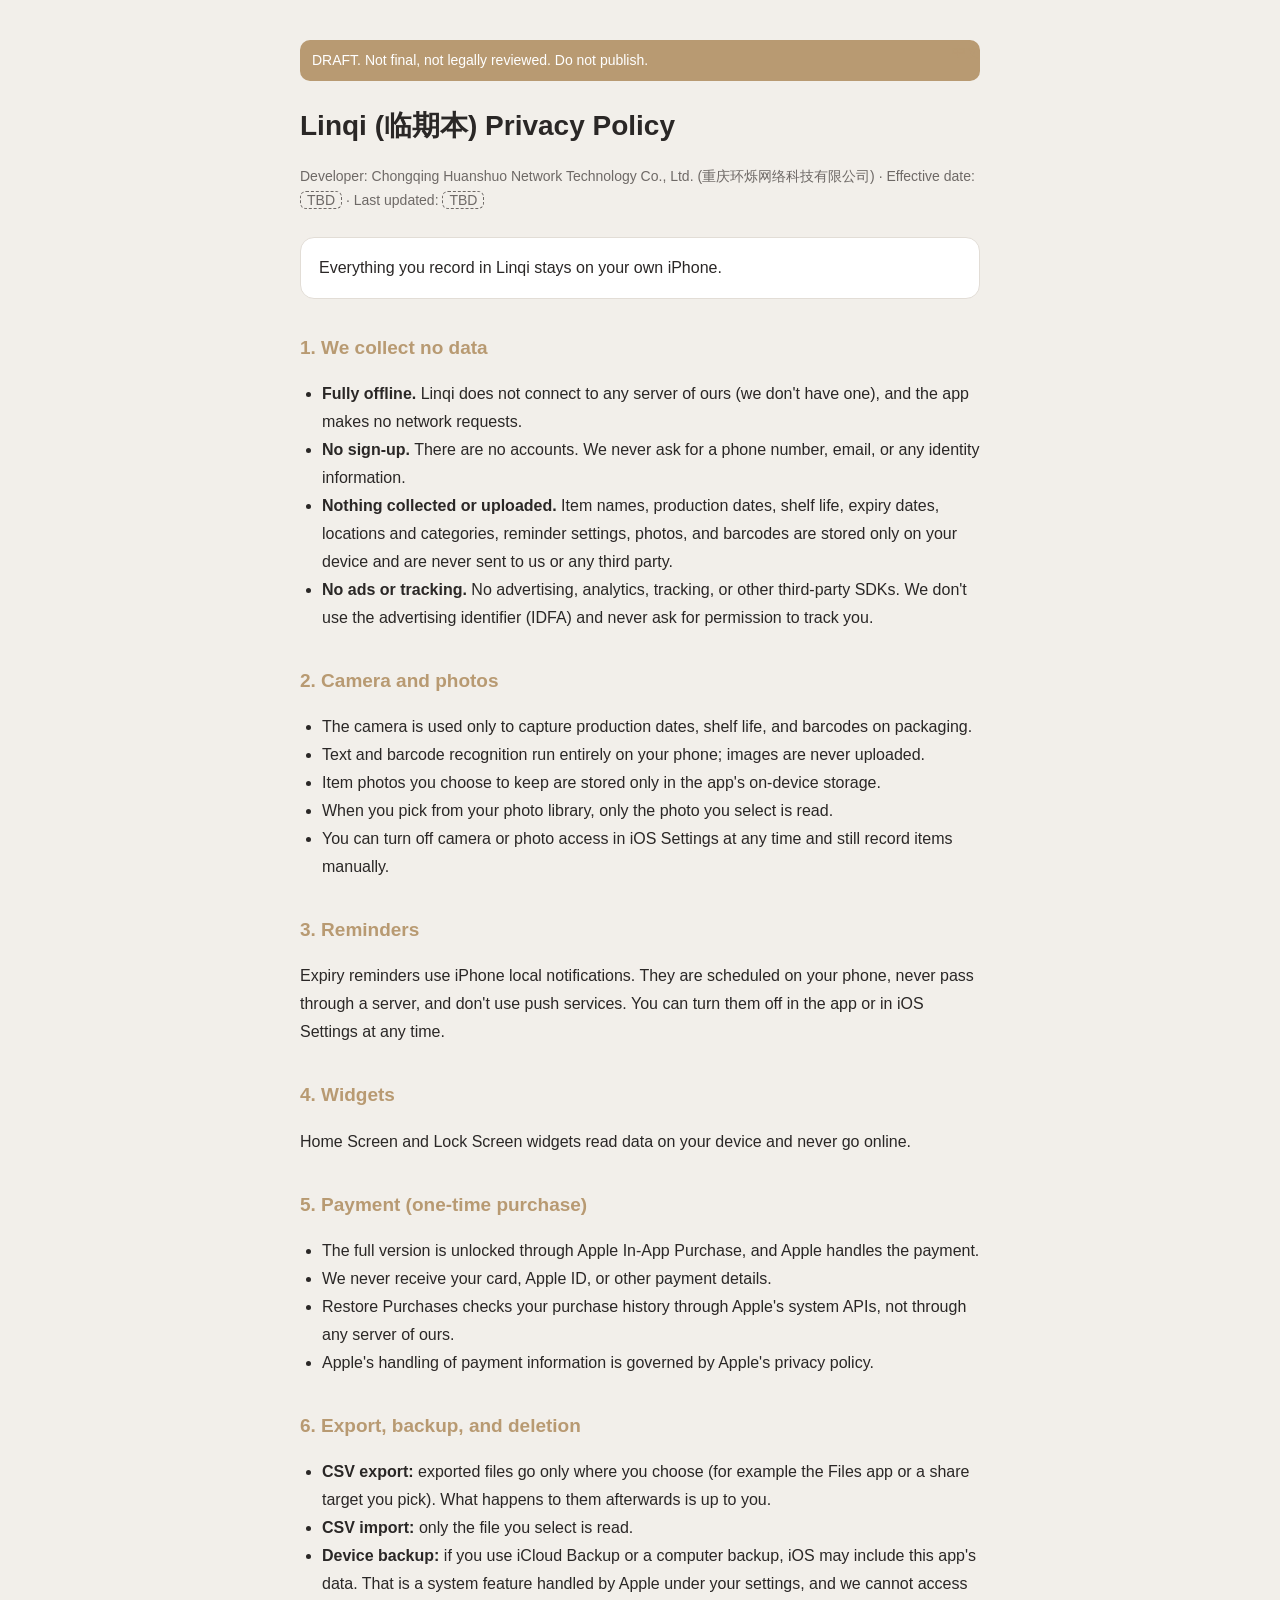
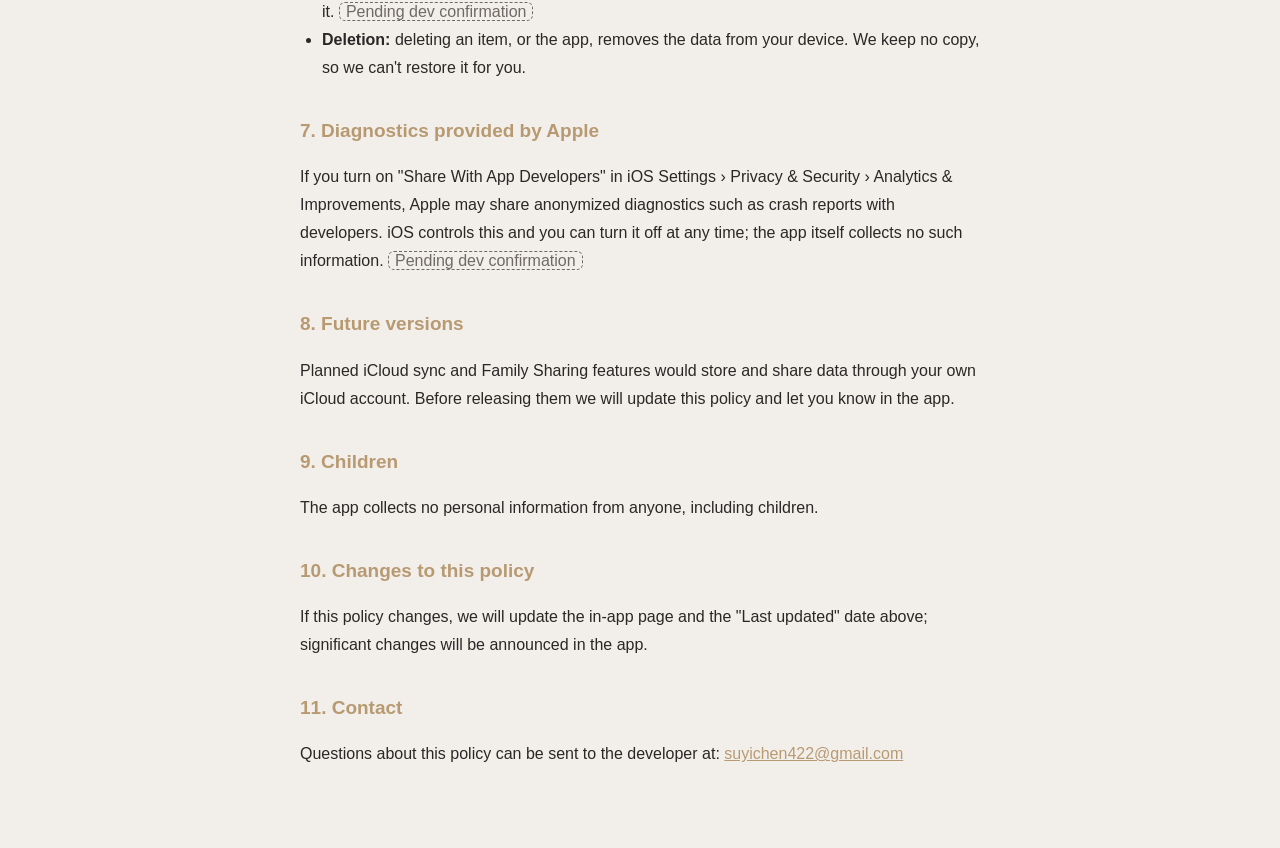
==== en/index.html @ 1ee403d1 "Draft privacy policy pages (zh/en)" ====
<!doctype html><html lang="en"><head><meta charset="utf-8"><meta name="viewport" content="width=device-width,initial-scale=1"><title>Linqi Privacy Policy</title><link rel="stylesheet" href="../style.css"></head><body><main>
<a class="lang" href="../">中文</a>
<div class="draft">DRAFT. Not final, not legally reviewed. Do not publish.</div>
<h1>Linqi (临期本) Privacy Policy</h1>
<p class="meta">Developer: Chongqing Huanshuo Network Technology Co., Ltd. (重庆环烁网络科技有限公司) · Effective date: <span class="ph">TBD</span> · Last updated: <span class="ph">TBD</span></p>
<div class="lead">Everything you record in Linqi stays on your own iPhone.</div>
<h2>1. We collect no data</h2><ul>
<li><b>Fully offline.</b> Linqi does not connect to any server of ours (we don't have one), and the app makes no network requests.</li>
<li><b>No sign-up.</b> There are no accounts. We never ask for a phone number, email, or any identity information.</li>
<li><b>Nothing collected or uploaded.</b> Item names, production dates, shelf life, expiry dates, locations and categories, reminder settings, photos, and barcodes are stored only on your device and are never sent to us or any third party.</li>
<li><b>No ads or tracking.</b> No advertising, analytics, tracking, or other third-party SDKs. We don't use the advertising identifier (IDFA) and never ask for permission to track you.</li></ul>
<h2>2. Camera and photos</h2><ul>
<li>The camera is used only to capture production dates, shelf life, and barcodes on packaging.</li>
<li>Text and barcode recognition run entirely on your phone; images are never uploaded.</li>
<li>Item photos you choose to keep are stored only in the app's on-device storage.</li>
<li>When you pick from your photo library, only the photo you select is read.</li>
<li>You can turn off camera or photo access in iOS Settings at any time and still record items manually.</li></ul>
<h2>3. Reminders</h2><p>Expiry reminders use iPhone local notifications. They are scheduled on your phone, never pass through a server, and don't use push services. You can turn them off in the app or in iOS Settings at any time.</p>
<h2>4. Widgets</h2><p>Home Screen and Lock Screen widgets read data on your device and never go online.</p>
<h2>5. Payment (one-time purchase)</h2><ul>
<li>The full version is unlocked through Apple In-App Purchase, and Apple handles the payment.</li>
<li>We never receive your card, Apple ID, or other payment details.</li>
<li>Restore Purchases checks your purchase history through Apple's system APIs, not through any server of ours.</li>
<li>Apple's handling of payment information is governed by Apple's privacy policy.</li></ul>
<h2>6. Export, backup, and deletion</h2><ul>
<li><b>CSV export:</b> exported files go only where you choose (for example the Files app or a share target you pick). What happens to them afterwards is up to you.</li>
<li><b>CSV import:</b> only the file you select is read.</li>
<li><b>Device backup:</b> if you use iCloud Backup or a computer backup, iOS may include this app's data. That is a system feature handled by Apple under your settings, and we cannot access it. <span class="ph">Pending dev confirmation</span></li>
<li><b>Deletion:</b> deleting an item, or the app, removes the data from your device. We keep no copy, so we can't restore it for you.</li></ul>
<h2>7. Diagnostics provided by Apple</h2><p>If you turn on "Share With App Developers" in iOS Settings › Privacy &amp; Security › Analytics &amp; Improvements, Apple may share anonymized diagnostics such as crash reports with developers. iOS controls this and you can turn it off at any time; the app itself collects no such information. <span class="ph">Pending dev confirmation</span></p>
<h2>8. Future versions</h2><p>Planned iCloud sync and Family Sharing features would store and share data through your own iCloud account. Before releasing them we will update this policy and let you know in the app.</p>
<h2>9. Children</h2><p>The app collects no personal information from anyone, including children.</p>
<h2>10. Changes to this policy</h2><p>If this policy changes, we will update the in-app page and the "Last updated" date above; significant changes will be announced in the app.</p>
<h2>11. Contact</h2><p>Questions about this policy can be sent to the developer at: <a href="mailto:suyichen422@gmail.com">suyichen422@gmail.com</a></p>
</main></body></html>
---- style.css ----
:root{--bg:#F2EFEA;--fg:#2A2726;--muted:#6E6966;--accent:#B89A72;--card:#FFFFFF;--line:#E2DDD6}
@media (prefers-color-scheme:dark){:root{--bg:#282421;--fg:#ECEDEF;--muted:#9E9A99;--accent:#D9C3A5;--card:#353336;--line:#3E3A38}}
*{box-sizing:border-box}body{margin:0;background:var(--bg);color:var(--fg);font:16px/1.75 -apple-system,BlinkMacSystemFont,"PingFang SC","Helvetica Neue",sans-serif}
main{max-width:720px;margin:0 auto;padding:40px 20px 64px}h1{font-size:28px;margin:0 0 8px}h2{font-size:19px;margin:32px 0 8px;color:var(--accent)}
.meta{color:var(--muted);font-size:14px}.lead{background:var(--card);border:1px solid var(--line);border-radius:14px;padding:16px 18px;margin:24px 0}
.draft{background:#B89A72;color:#fff;padding:8px 12px;border-radius:10px;font-size:14px;margin-bottom:20px}
.ph{border:1px dashed var(--muted);border-radius:6px;padding:0 6px;color:var(--muted)}ul{padding-left:22px}a{color:var(--accent)}.lang{float:right;font-size:14px}
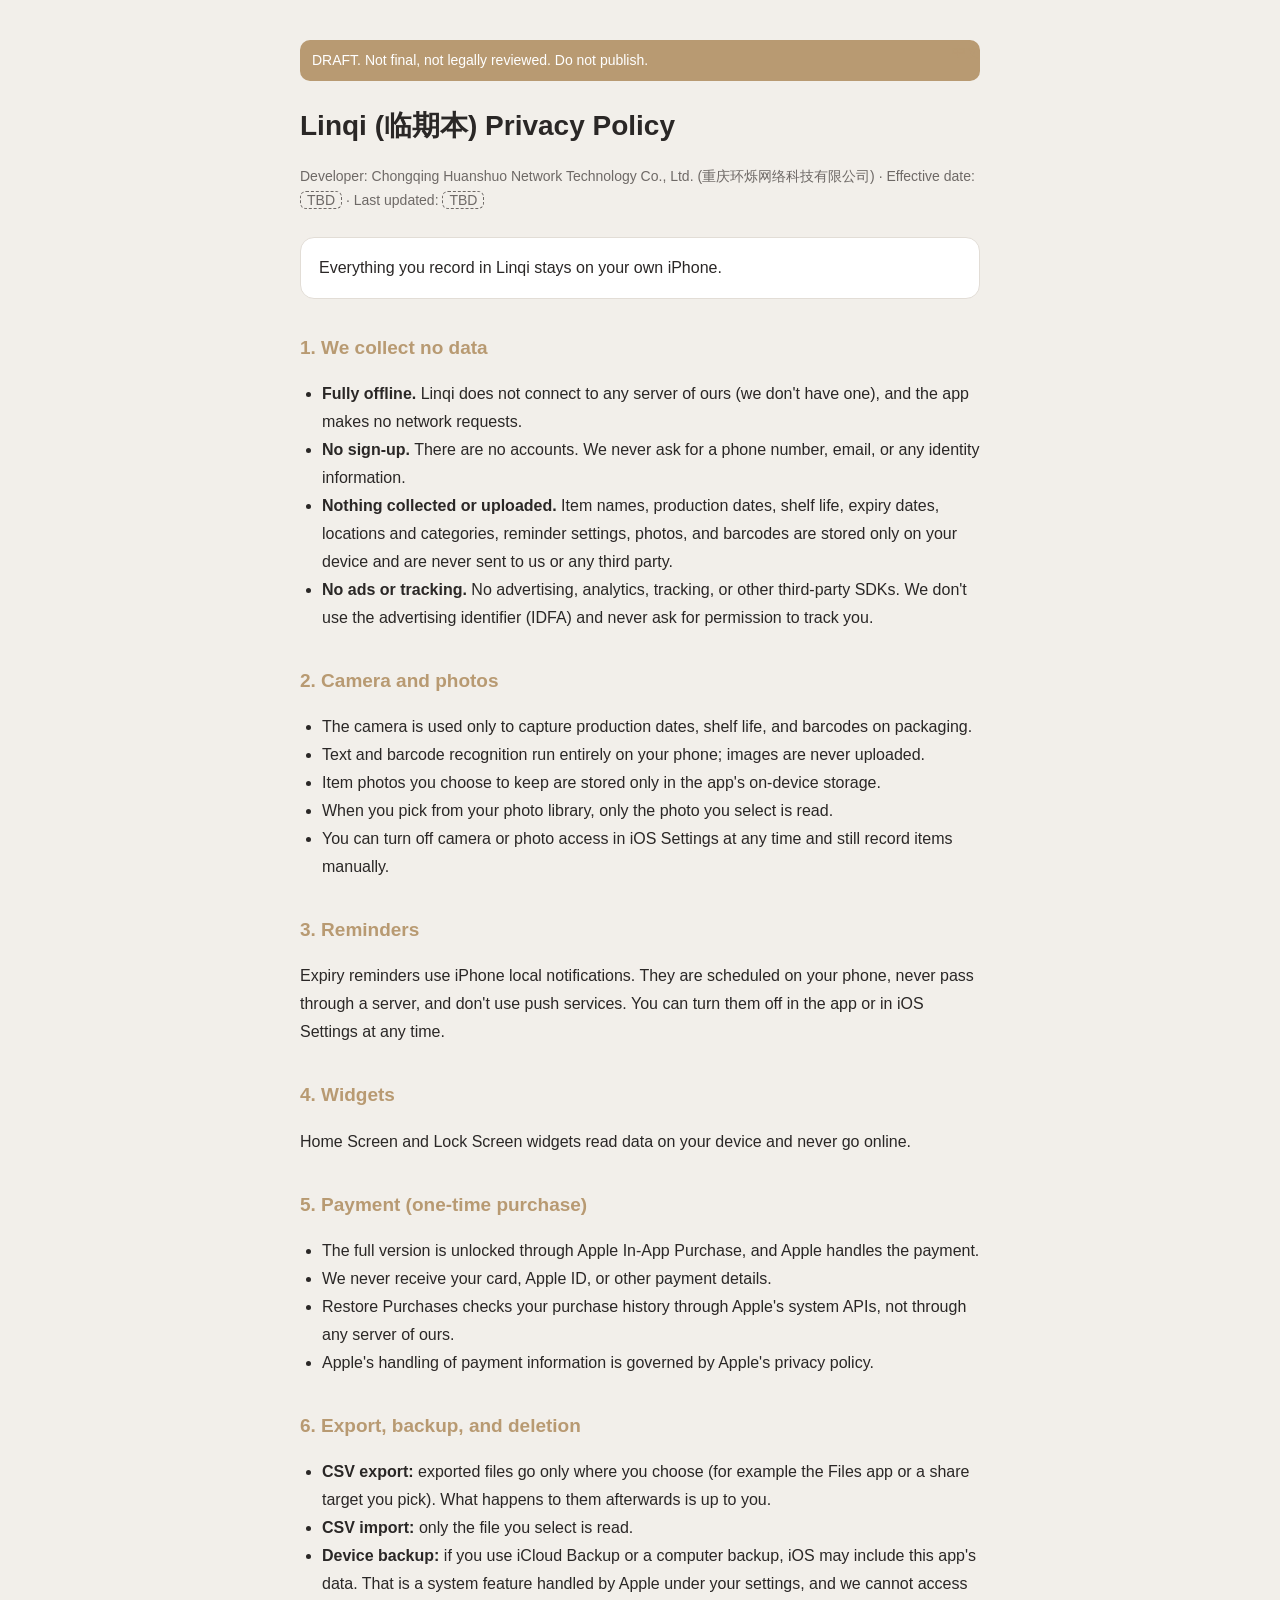
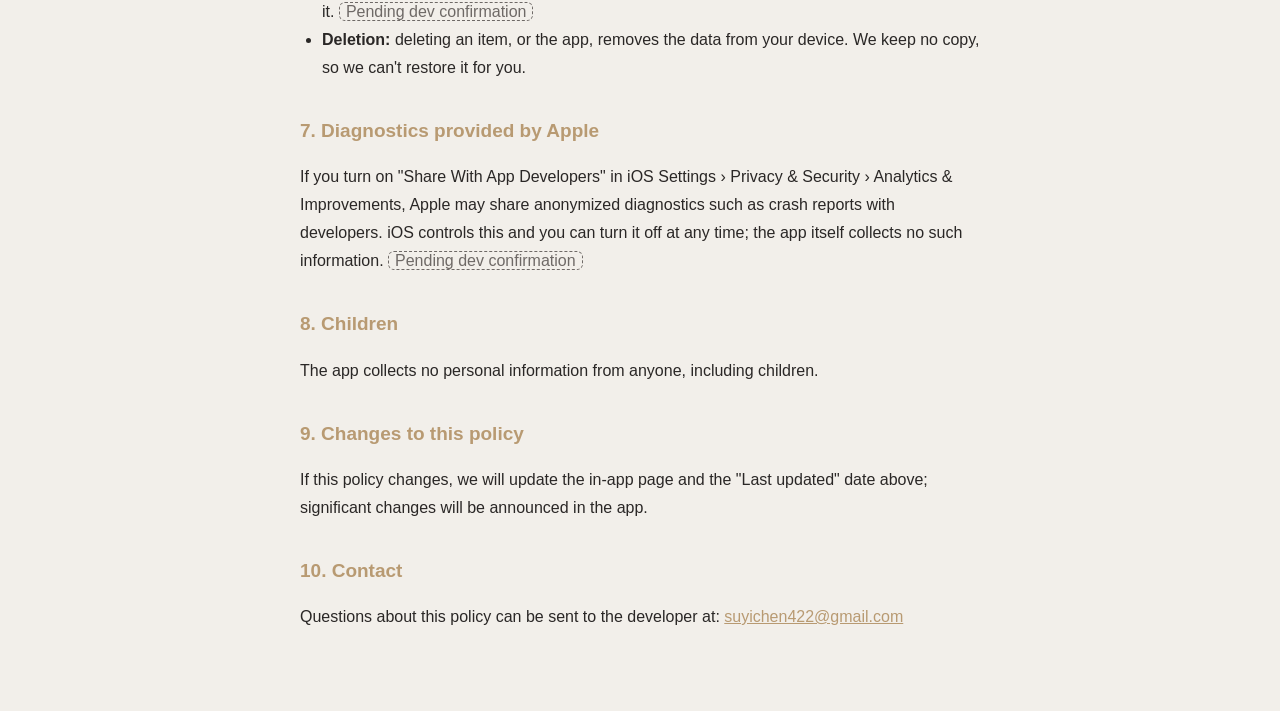
==== commit 7e5e75aa: "Remove planned V2 iCloud sync / Family Sharing section" ====
--- a/en/index.html
+++ b/en/index.html
@@ -28,8 +28,7 @@
 <li><b>Device backup:</b> if you use iCloud Backup or a computer backup, iOS may include this app's data. That is a system feature handled by Apple under your settings, and we cannot access it. <span class="ph">Pending dev confirmation</span></li>
 <li><b>Deletion:</b> deleting an item, or the app, removes the data from your device. We keep no copy, so we can't restore it for you.</li></ul>
 <h2>7. Diagnostics provided by Apple</h2><p>If you turn on "Share With App Developers" in iOS Settings › Privacy &amp; Security › Analytics &amp; Improvements, Apple may share anonymized diagnostics such as crash reports with developers. iOS controls this and you can turn it off at any time; the app itself collects no such information. <span class="ph">Pending dev confirmation</span></p>
-<h2>8. Future versions</h2><p>Planned iCloud sync and Family Sharing features would store and share data through your own iCloud account. Before releasing them we will update this policy and let you know in the app.</p>
-<h2>9. Children</h2><p>The app collects no personal information from anyone, including children.</p>
-<h2>10. Changes to this policy</h2><p>If this policy changes, we will update the in-app page and the "Last updated" date above; significant changes will be announced in the app.</p>
-<h2>11. Contact</h2><p>Questions about this policy can be sent to the developer at: <a href="mailto:suyichen422@gmail.com">suyichen422@gmail.com</a></p>
+<h2>8. Children</h2><p>The app collects no personal information from anyone, including children.</p>
+<h2>9. Changes to this policy</h2><p>If this policy changes, we will update the in-app page and the "Last updated" date above; significant changes will be announced in the app.</p>
+<h2>10. Contact</h2><p>Questions about this policy can be sent to the developer at: <a href="mailto:suyichen422@gmail.com">suyichen422@gmail.com</a></p>
 </main></body></html>
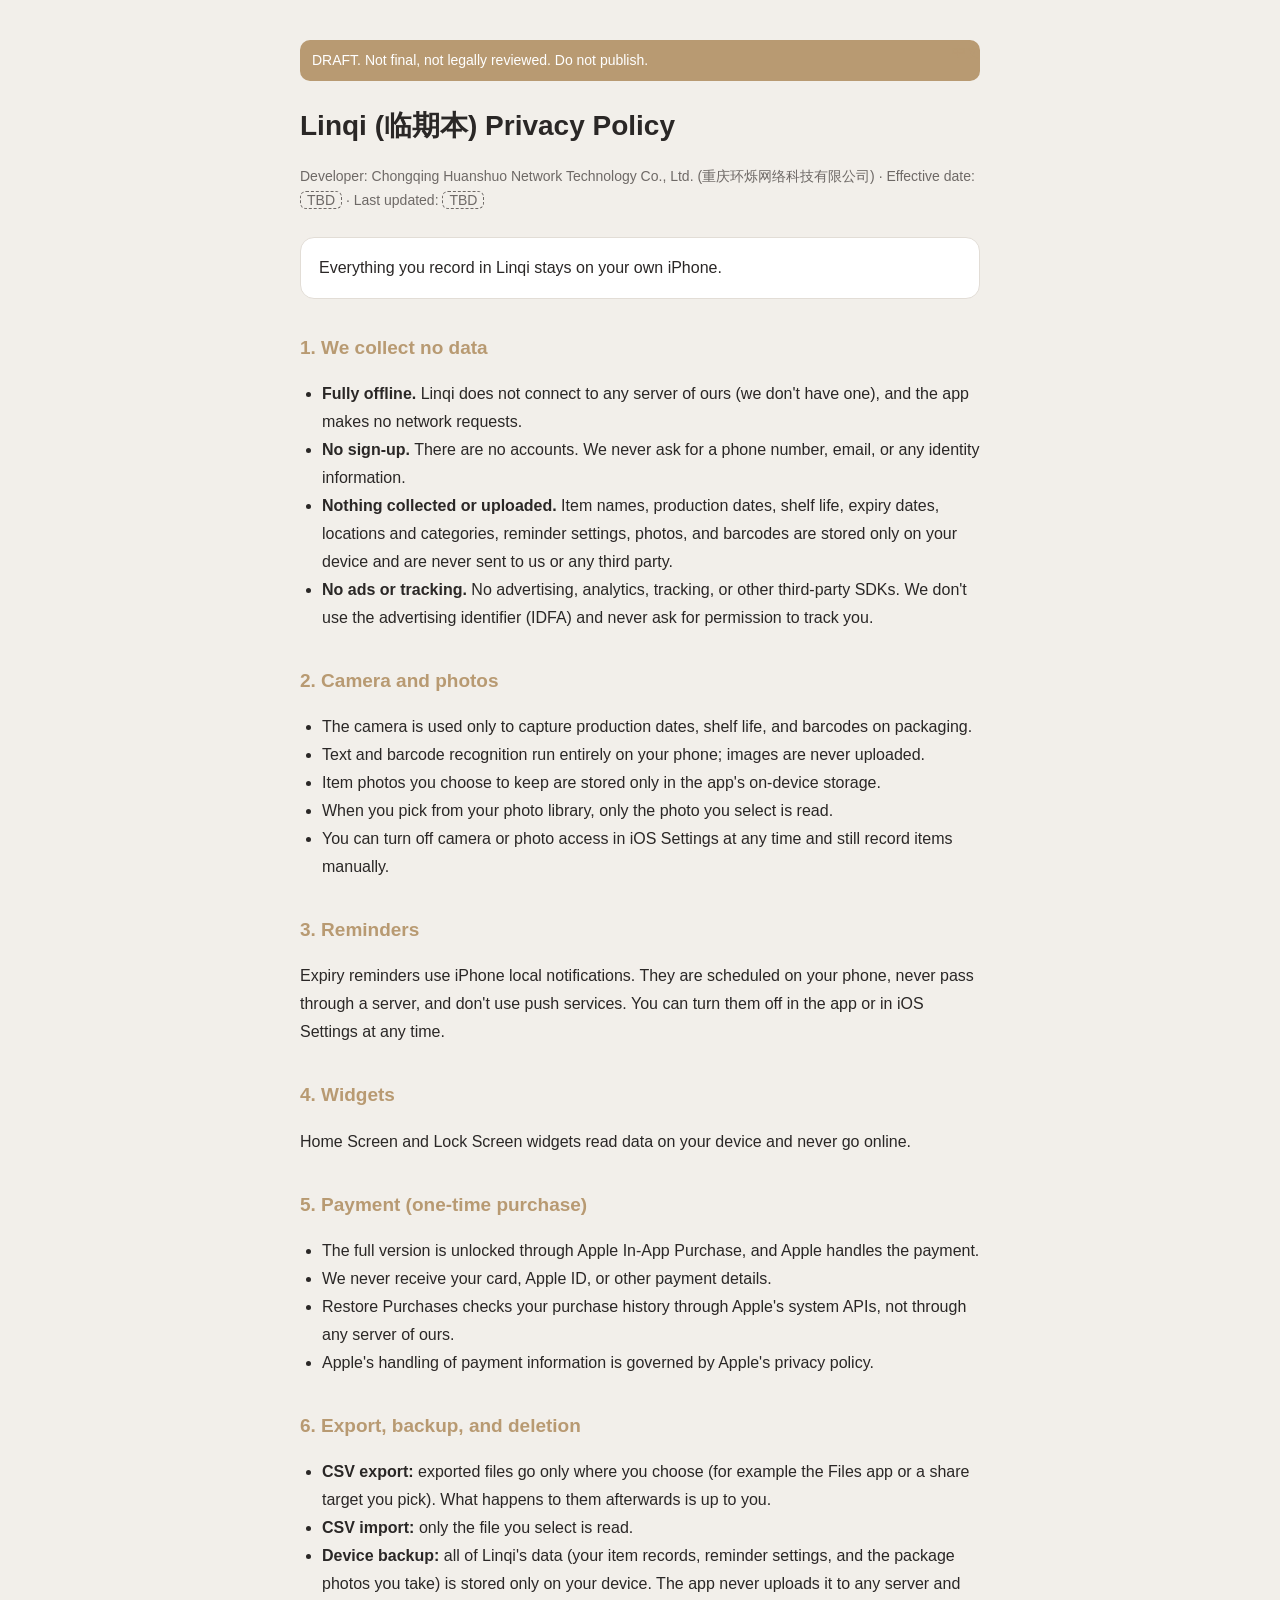
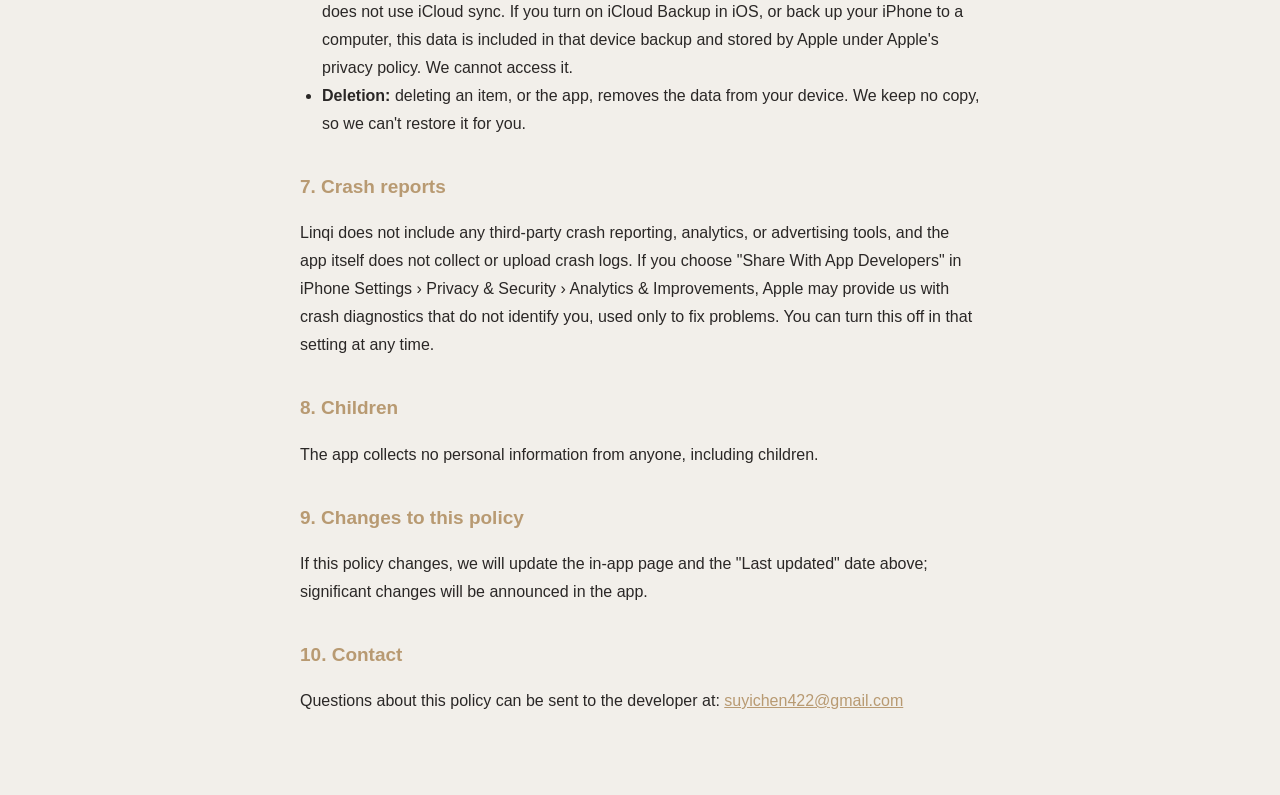
==== commit 97d2142c: "Finalize backup and crash report sections per code review" ====
--- a/en/index.html
+++ b/en/index.html
@@ -25,9 +25,9 @@
 <h2>6. Export, backup, and deletion</h2><ul>
 <li><b>CSV export:</b> exported files go only where you choose (for example the Files app or a share target you pick). What happens to them afterwards is up to you.</li>
 <li><b>CSV import:</b> only the file you select is read.</li>
-<li><b>Device backup:</b> if you use iCloud Backup or a computer backup, iOS may include this app's data. That is a system feature handled by Apple under your settings, and we cannot access it. <span class="ph">Pending dev confirmation</span></li>
+<li><b>Device backup:</b> all of Linqi's data (your item records, reminder settings, and the package photos you take) is stored only on your device. The app never uploads it to any server and does not use iCloud sync. If you turn on iCloud Backup in iOS, or back up your iPhone to a computer, this data is included in that device backup and stored by Apple under Apple's privacy policy. We cannot access it.</li>
 <li><b>Deletion:</b> deleting an item, or the app, removes the data from your device. We keep no copy, so we can't restore it for you.</li></ul>
-<h2>7. Diagnostics provided by Apple</h2><p>If you turn on "Share With App Developers" in iOS Settings › Privacy &amp; Security › Analytics &amp; Improvements, Apple may share anonymized diagnostics such as crash reports with developers. iOS controls this and you can turn it off at any time; the app itself collects no such information. <span class="ph">Pending dev confirmation</span></p>
+<h2>7. Crash reports</h2><p>Linqi does not include any third-party crash reporting, analytics, or advertising tools, and the app itself does not collect or upload crash logs. If you choose "Share With App Developers" in iPhone Settings › Privacy &amp; Security › Analytics &amp; Improvements, Apple may provide us with crash diagnostics that do not identify you, used only to fix problems. You can turn this off in that setting at any time.</p>
 <h2>8. Children</h2><p>The app collects no personal information from anyone, including children.</p>
 <h2>9. Changes to this policy</h2><p>If this policy changes, we will update the in-app page and the "Last updated" date above; significant changes will be announced in the app.</p>
 <h2>10. Contact</h2><p>Questions about this policy can be sent to the developer at: <a href="mailto:suyichen422@gmail.com">suyichen422@gmail.com</a></p>
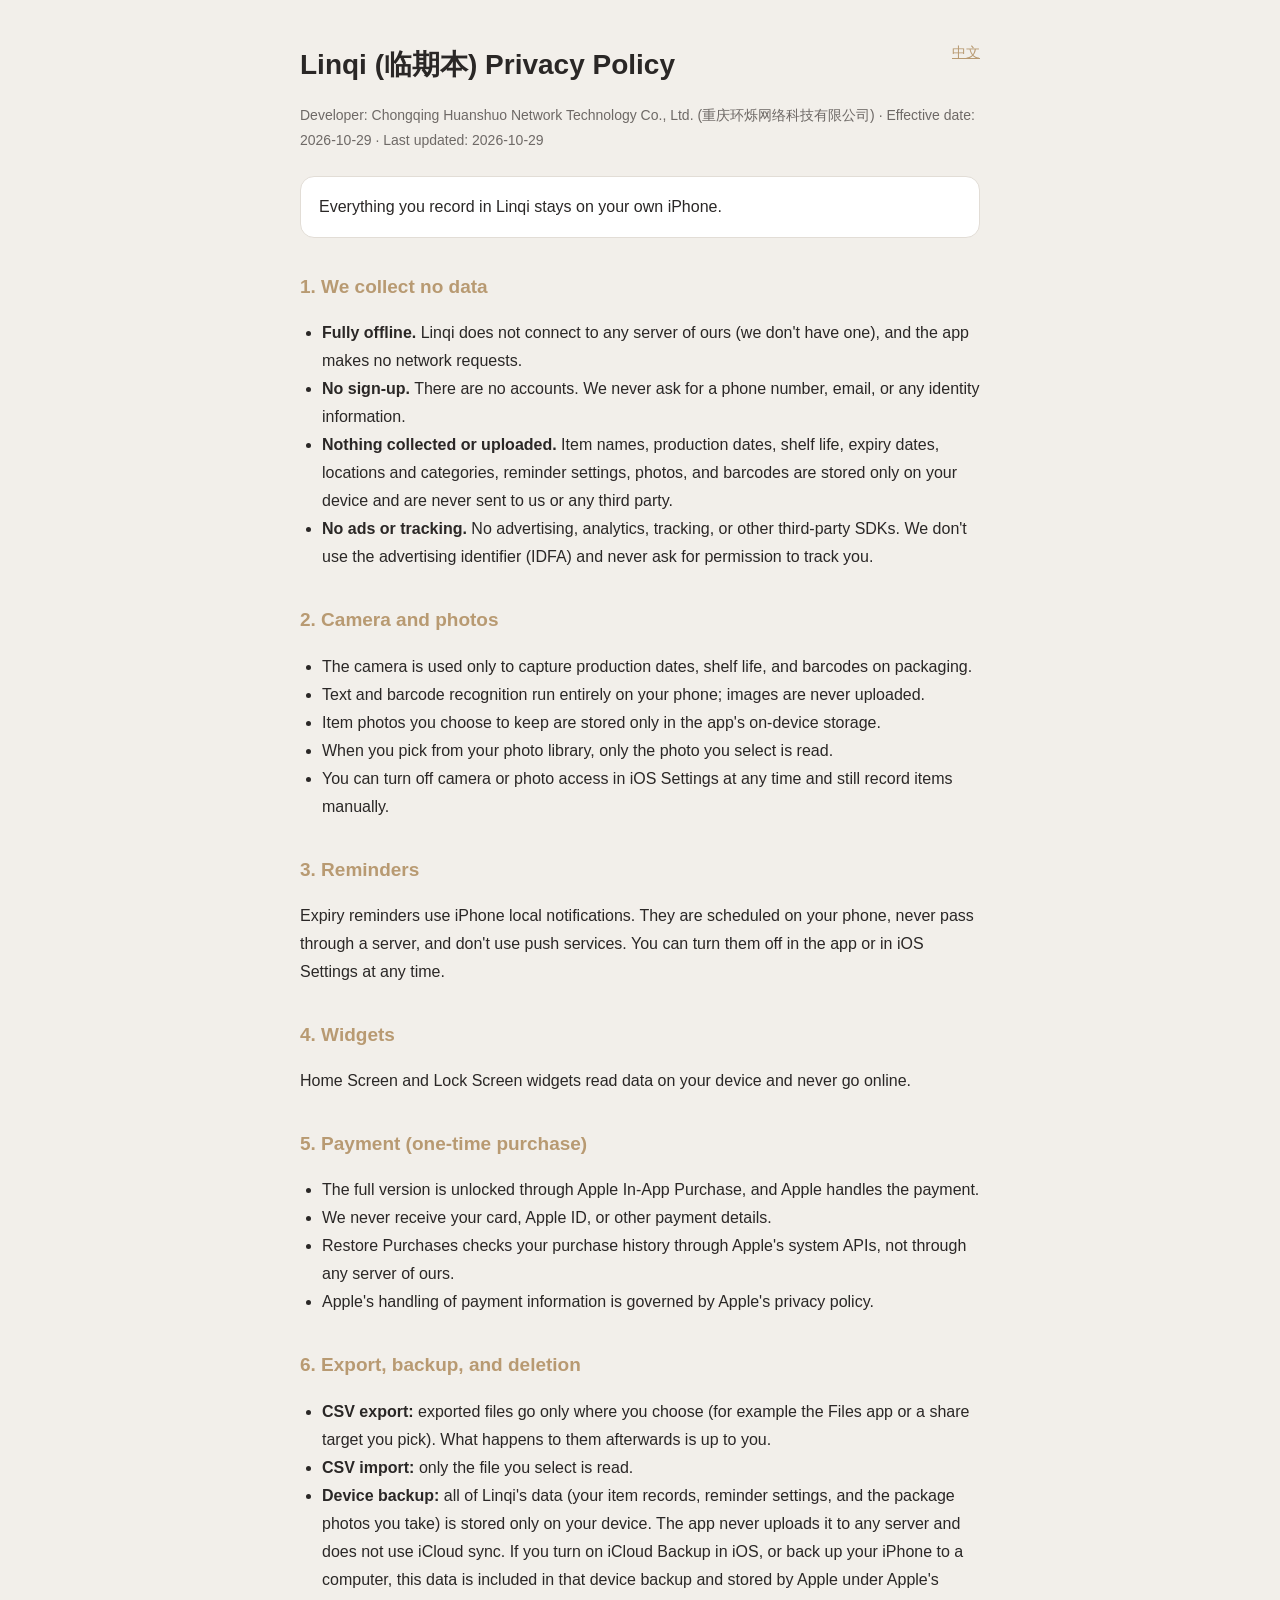
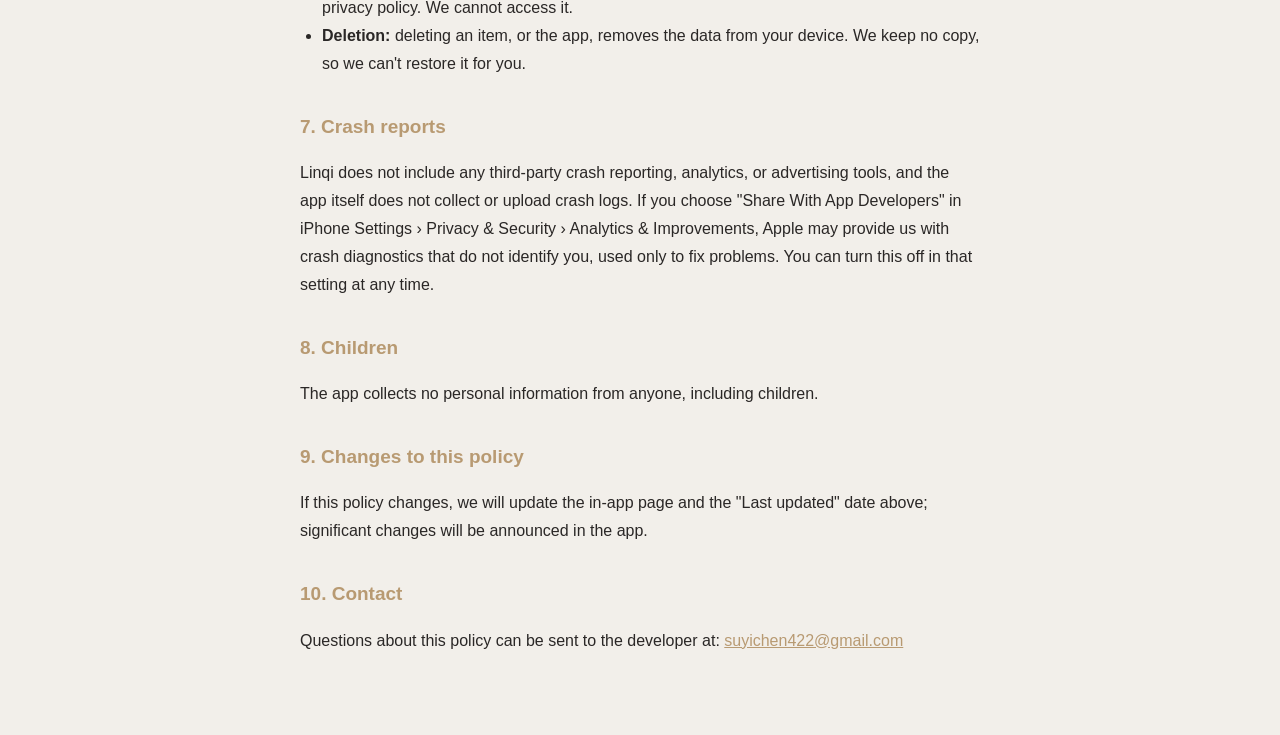
==== commit cddf8189: "Publish: set effective date 2026-10-29, remove draft banner" ====
--- a/en/index.html
+++ b/en/index.html
@@ -1,8 +1,7 @@
 <!doctype html><html lang="en"><head><meta charset="utf-8"><meta name="viewport" content="width=device-width,initial-scale=1"><title>Linqi Privacy Policy</title><link rel="stylesheet" href="../style.css"></head><body><main>
 <a class="lang" href="../">中文</a>
-<div class="draft">DRAFT. Not final, not legally reviewed. Do not publish.</div>
 <h1>Linqi (临期本) Privacy Policy</h1>
-<p class="meta">Developer: Chongqing Huanshuo Network Technology Co., Ltd. (重庆环烁网络科技有限公司) · Effective date: <span class="ph">TBD</span> · Last updated: <span class="ph">TBD</span></p>
+<p class="meta">Developer: Chongqing Huanshuo Network Technology Co., Ltd. (重庆环烁网络科技有限公司) · Effective date: 2026-10-29 · Last updated: 2026-10-29</p>
 <div class="lead">Everything you record in Linqi stays on your own iPhone.</div>
 <h2>1. We collect no data</h2><ul>
 <li><b>Fully offline.</b> Linqi does not connect to any server of ours (we don't have one), and the app makes no network requests.</li>
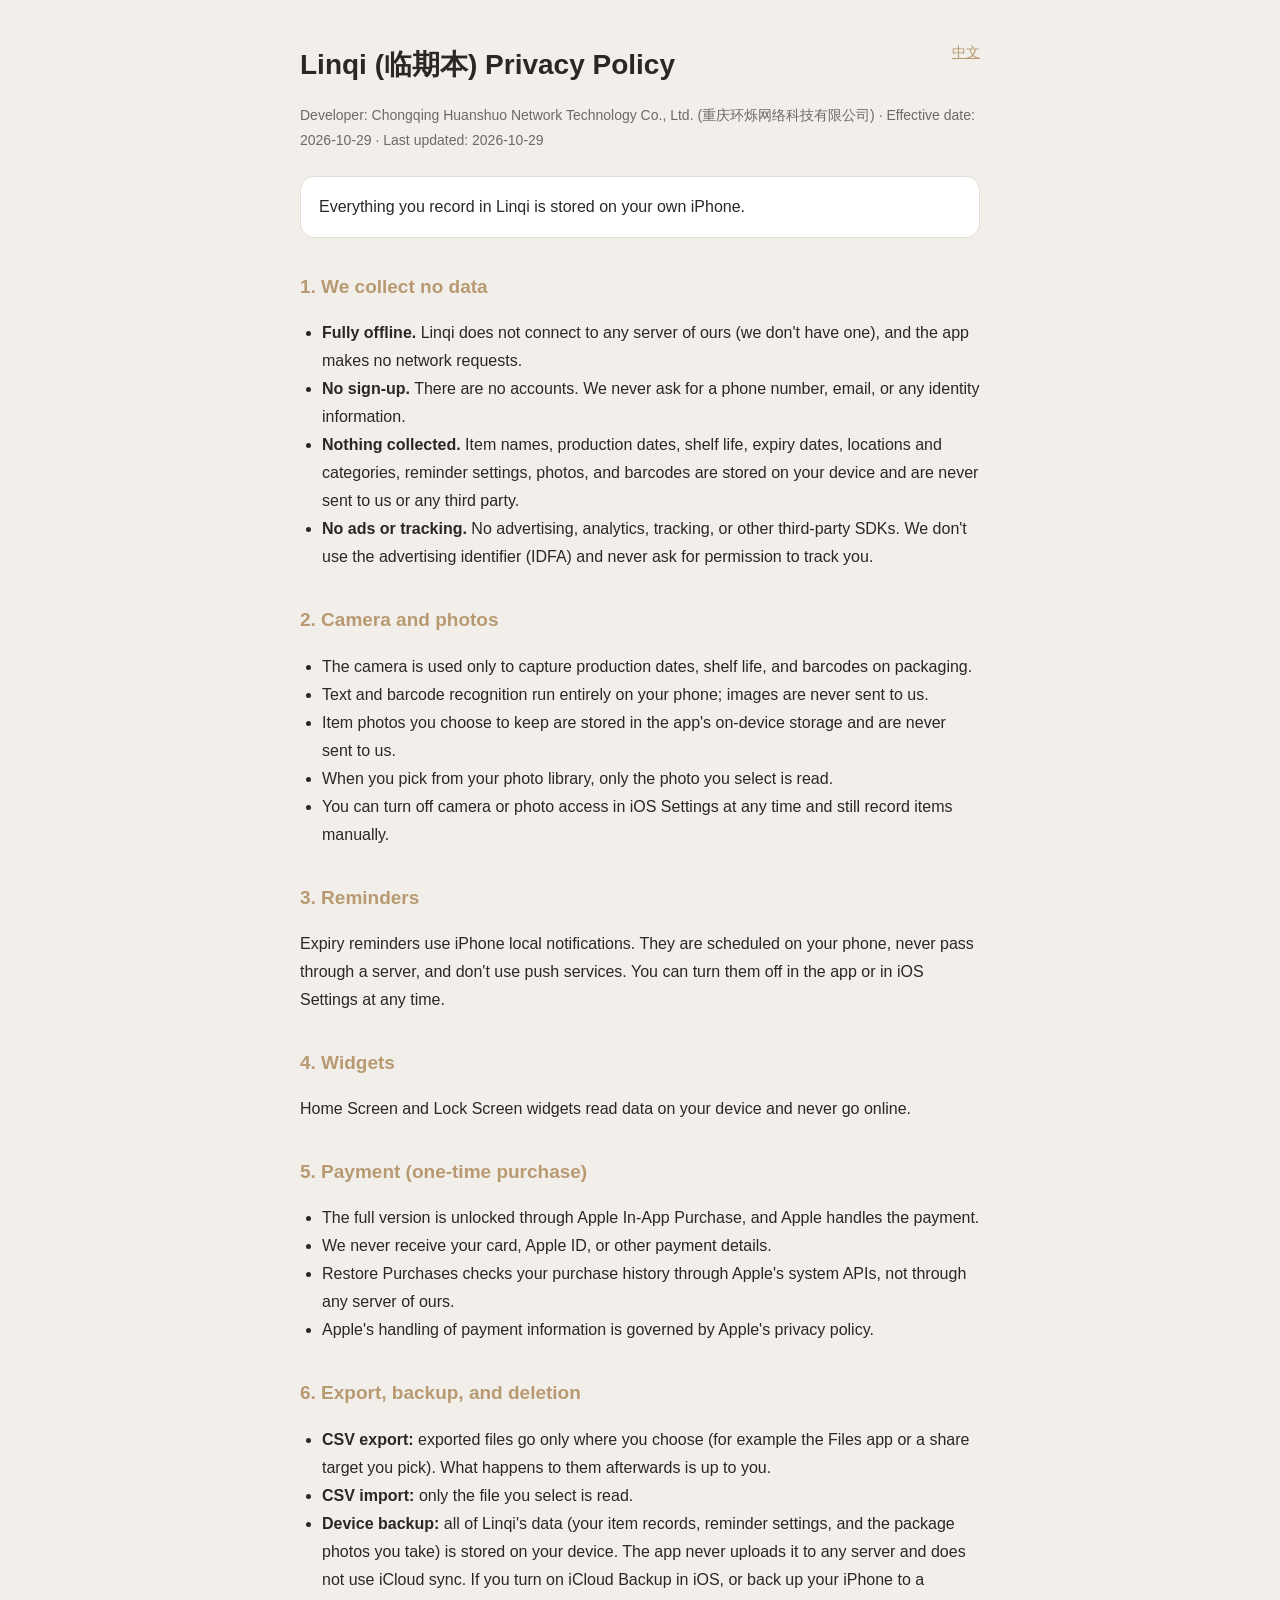
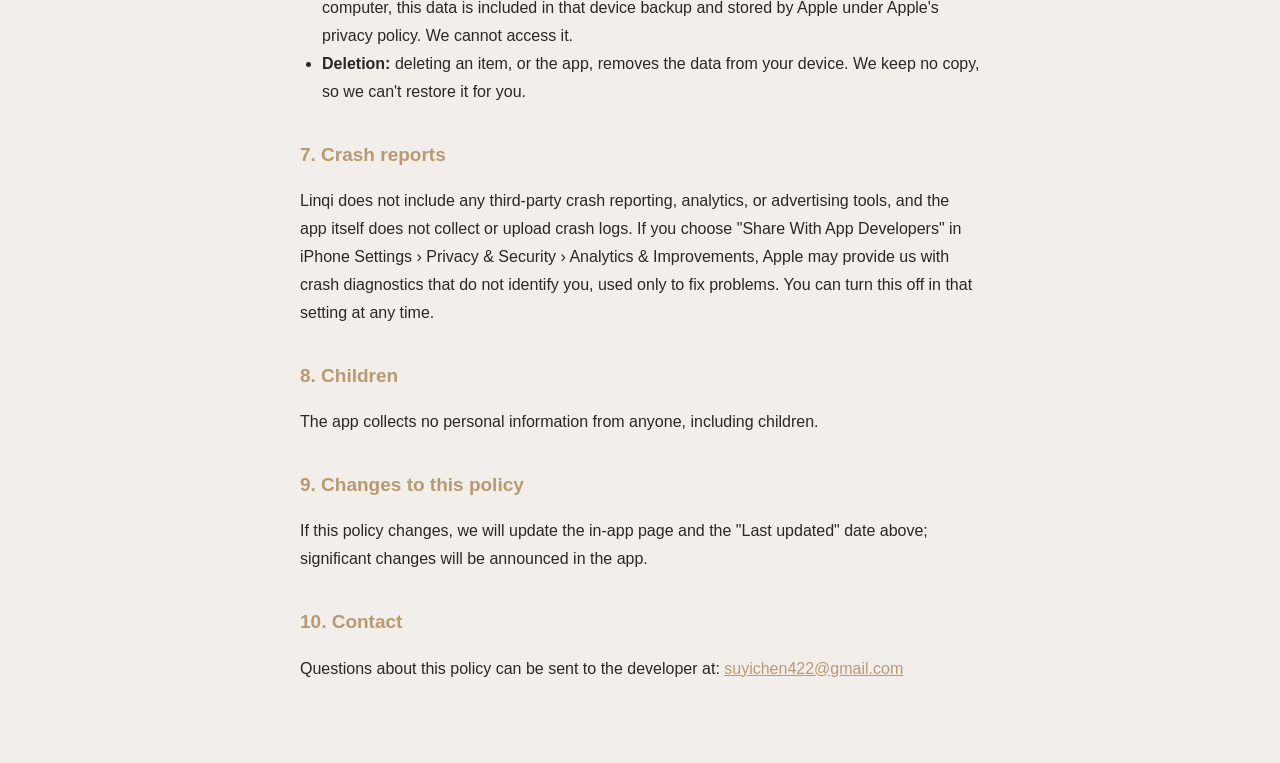
==== commit 7ba7f63f: "Unify data location wording (approved by 亦辰)" ====
--- a/en/index.html
+++ b/en/index.html
@@ -2,16 +2,16 @@
 <a class="lang" href="../">中文</a>
 <h1>Linqi (临期本) Privacy Policy</h1>
 <p class="meta">Developer: Chongqing Huanshuo Network Technology Co., Ltd. (重庆环烁网络科技有限公司) · Effective date: 2026-10-29 · Last updated: 2026-10-29</p>
-<div class="lead">Everything you record in Linqi stays on your own iPhone.</div>
+<div class="lead">Everything you record in Linqi is stored on your own iPhone.</div>
 <h2>1. We collect no data</h2><ul>
 <li><b>Fully offline.</b> Linqi does not connect to any server of ours (we don't have one), and the app makes no network requests.</li>
 <li><b>No sign-up.</b> There are no accounts. We never ask for a phone number, email, or any identity information.</li>
-<li><b>Nothing collected or uploaded.</b> Item names, production dates, shelf life, expiry dates, locations and categories, reminder settings, photos, and barcodes are stored only on your device and are never sent to us or any third party.</li>
+<li><b>Nothing collected.</b> Item names, production dates, shelf life, expiry dates, locations and categories, reminder settings, photos, and barcodes are stored on your device and are never sent to us or any third party.</li>
 <li><b>No ads or tracking.</b> No advertising, analytics, tracking, or other third-party SDKs. We don't use the advertising identifier (IDFA) and never ask for permission to track you.</li></ul>
 <h2>2. Camera and photos</h2><ul>
 <li>The camera is used only to capture production dates, shelf life, and barcodes on packaging.</li>
-<li>Text and barcode recognition run entirely on your phone; images are never uploaded.</li>
-<li>Item photos you choose to keep are stored only in the app's on-device storage.</li>
+<li>Text and barcode recognition run entirely on your phone; images are never sent to us.</li>
+<li>Item photos you choose to keep are stored in the app's on-device storage and are never sent to us.</li>
 <li>When you pick from your photo library, only the photo you select is read.</li>
 <li>You can turn off camera or photo access in iOS Settings at any time and still record items manually.</li></ul>
 <h2>3. Reminders</h2><p>Expiry reminders use iPhone local notifications. They are scheduled on your phone, never pass through a server, and don't use push services. You can turn them off in the app or in iOS Settings at any time.</p>
@@ -24,7 +24,7 @@
 <h2>6. Export, backup, and deletion</h2><ul>
 <li><b>CSV export:</b> exported files go only where you choose (for example the Files app or a share target you pick). What happens to them afterwards is up to you.</li>
 <li><b>CSV import:</b> only the file you select is read.</li>
-<li><b>Device backup:</b> all of Linqi's data (your item records, reminder settings, and the package photos you take) is stored only on your device. The app never uploads it to any server and does not use iCloud sync. If you turn on iCloud Backup in iOS, or back up your iPhone to a computer, this data is included in that device backup and stored by Apple under Apple's privacy policy. We cannot access it.</li>
+<li><b>Device backup:</b> all of Linqi's data (your item records, reminder settings, and the package photos you take) is stored on your device. The app never uploads it to any server and does not use iCloud sync. If you turn on iCloud Backup in iOS, or back up your iPhone to a computer, this data is included in that device backup and stored by Apple under Apple's privacy policy. We cannot access it.</li>
 <li><b>Deletion:</b> deleting an item, or the app, removes the data from your device. We keep no copy, so we can't restore it for you.</li></ul>
 <h2>7. Crash reports</h2><p>Linqi does not include any third-party crash reporting, analytics, or advertising tools, and the app itself does not collect or upload crash logs. If you choose "Share With App Developers" in iPhone Settings › Privacy &amp; Security › Analytics &amp; Improvements, Apple may provide us with crash diagnostics that do not identify you, used only to fix problems. You can turn this off in that setting at any time.</p>
 <h2>8. Children</h2><p>The app collects no personal information from anyone, including children.</p>
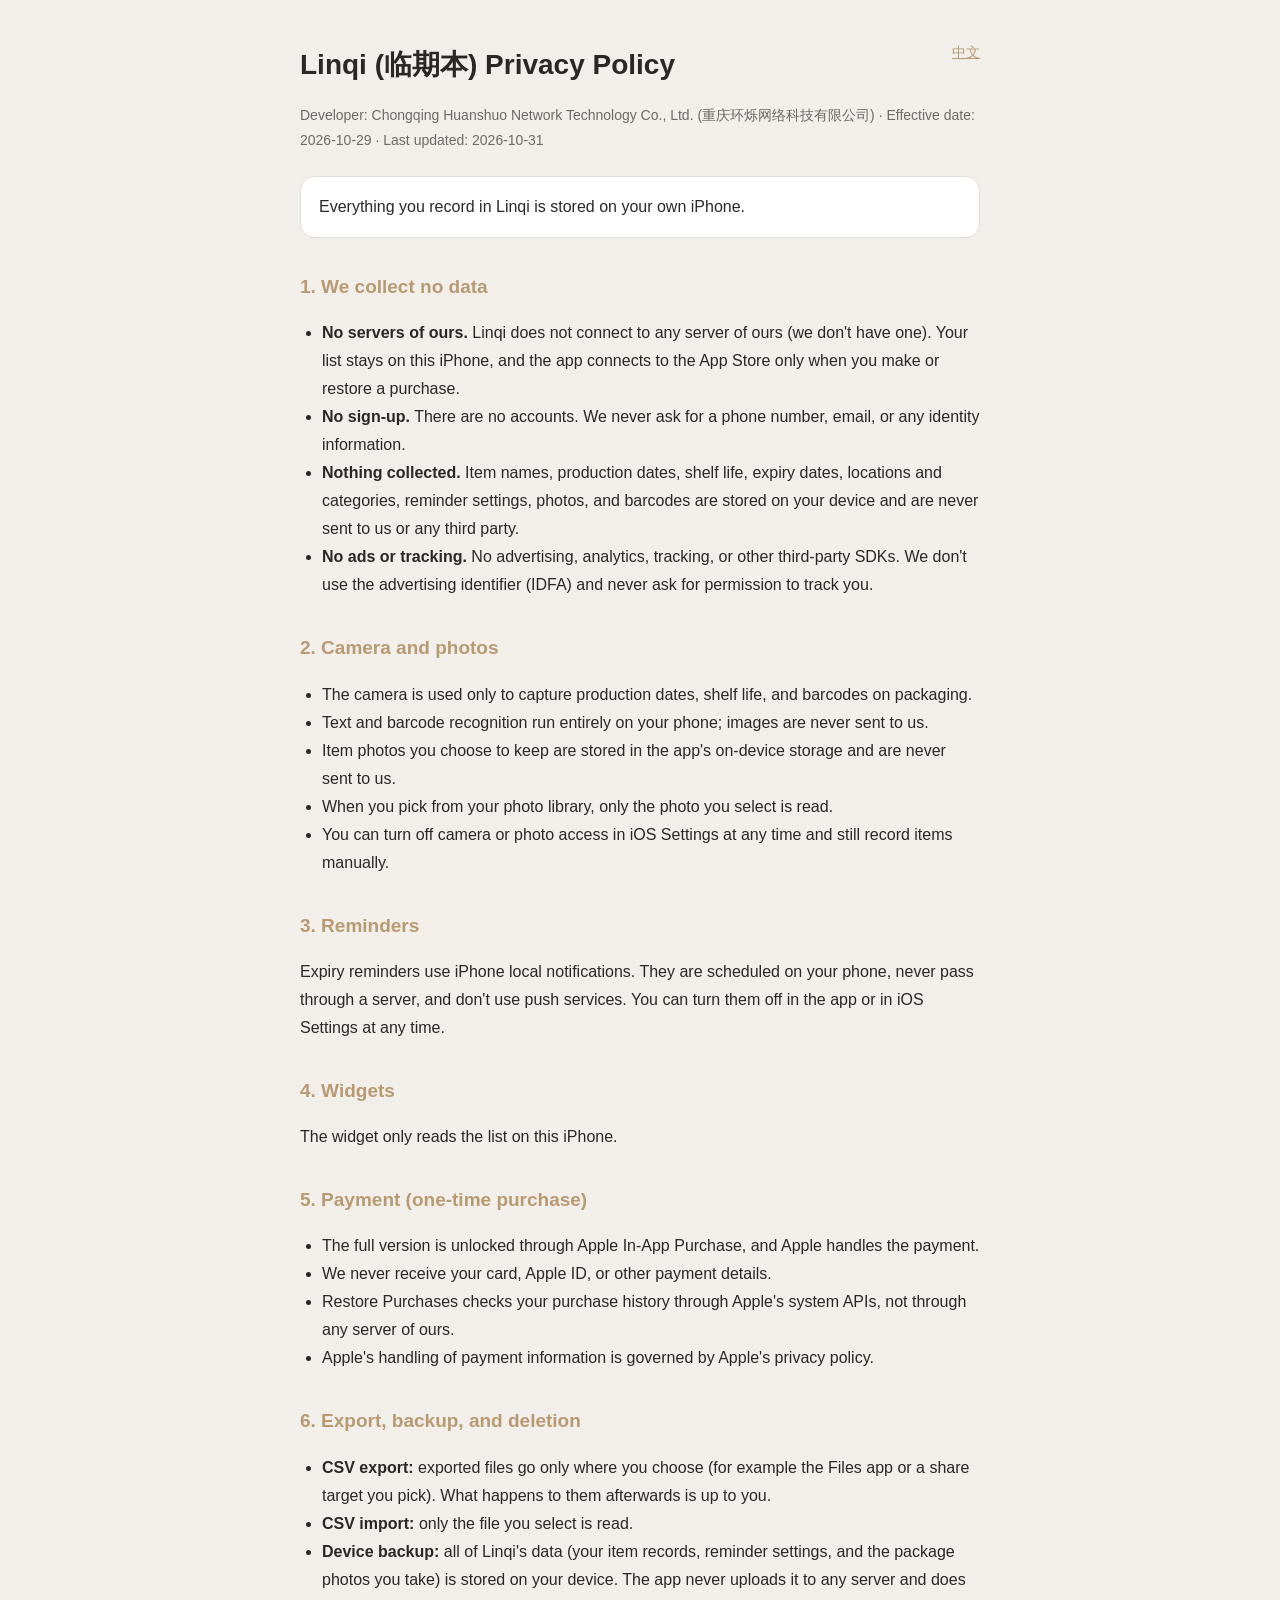
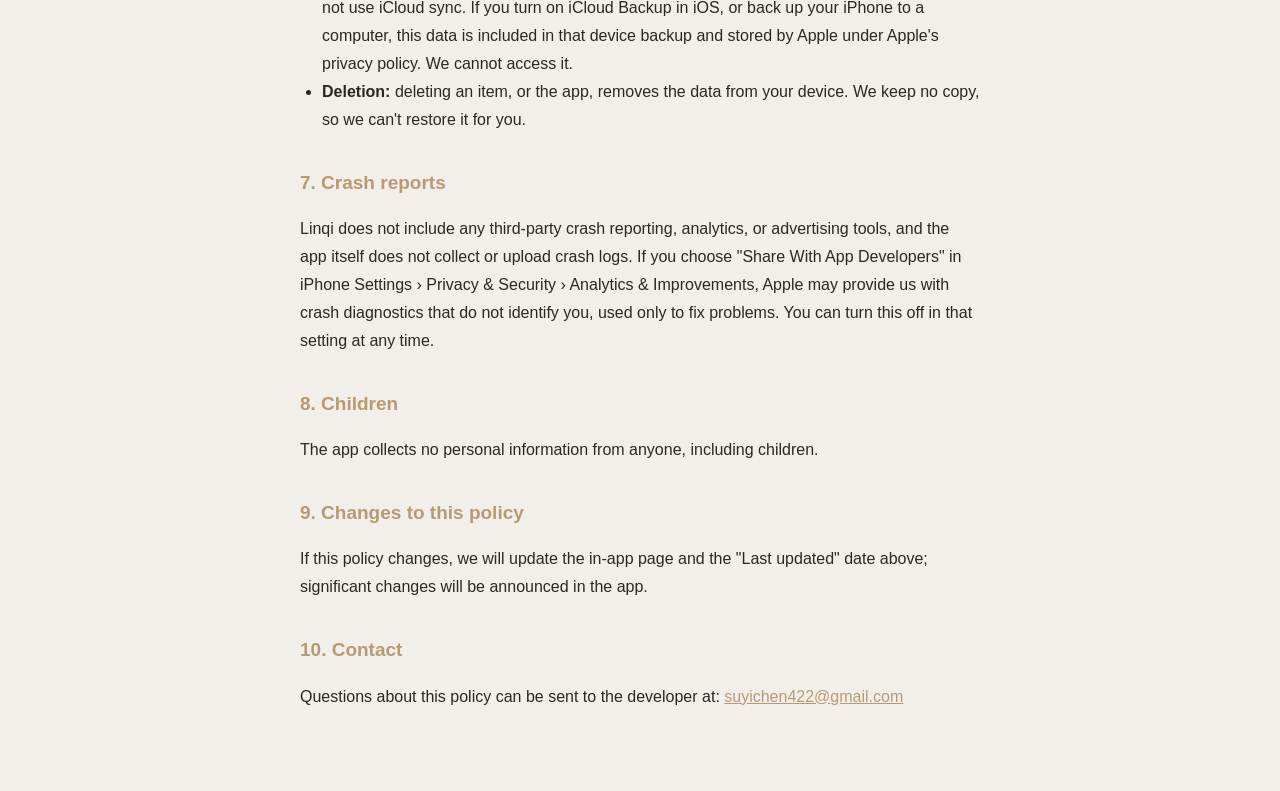
==== commit 97a6ac40: "Clarify App Store connection for purchase/restore; update date (approved by 亦辰 2026-10-31)" ====
--- a/en/index.html
+++ b/en/index.html
@@ -1,10 +1,10 @@
 <!doctype html><html lang="en"><head><meta charset="utf-8"><meta name="viewport" content="width=device-width,initial-scale=1"><title>Linqi Privacy Policy</title><link rel="stylesheet" href="../style.css"></head><body><main>
 <a class="lang" href="../">中文</a>
 <h1>Linqi (临期本) Privacy Policy</h1>
-<p class="meta">Developer: Chongqing Huanshuo Network Technology Co., Ltd. (重庆环烁网络科技有限公司) · Effective date: 2026-10-29 · Last updated: 2026-10-29</p>
+<p class="meta">Developer: Chongqing Huanshuo Network Technology Co., Ltd. (重庆环烁网络科技有限公司) · Effective date: 2026-10-29 · Last updated: 2026-10-31</p>
 <div class="lead">Everything you record in Linqi is stored on your own iPhone.</div>
 <h2>1. We collect no data</h2><ul>
-<li><b>Fully offline.</b> Linqi does not connect to any server of ours (we don't have one), and the app makes no network requests.</li>
+<li><b>No servers of ours.</b> Linqi does not connect to any server of ours (we don't have one). Your list stays on this iPhone, and the app connects to the App Store only when you make or restore a purchase.</li>
 <li><b>No sign-up.</b> There are no accounts. We never ask for a phone number, email, or any identity information.</li>
 <li><b>Nothing collected.</b> Item names, production dates, shelf life, expiry dates, locations and categories, reminder settings, photos, and barcodes are stored on your device and are never sent to us or any third party.</li>
 <li><b>No ads or tracking.</b> No advertising, analytics, tracking, or other third-party SDKs. We don't use the advertising identifier (IDFA) and never ask for permission to track you.</li></ul>
@@ -15,7 +15,7 @@
 <li>When you pick from your photo library, only the photo you select is read.</li>
 <li>You can turn off camera or photo access in iOS Settings at any time and still record items manually.</li></ul>
 <h2>3. Reminders</h2><p>Expiry reminders use iPhone local notifications. They are scheduled on your phone, never pass through a server, and don't use push services. You can turn them off in the app or in iOS Settings at any time.</p>
-<h2>4. Widgets</h2><p>Home Screen and Lock Screen widgets read data on your device and never go online.</p>
+<h2>4. Widgets</h2><p>The widget only reads the list on this iPhone.</p>
 <h2>5. Payment (one-time purchase)</h2><ul>
 <li>The full version is unlocked through Apple In-App Purchase, and Apple handles the payment.</li>
 <li>We never receive your card, Apple ID, or other payment details.</li>
